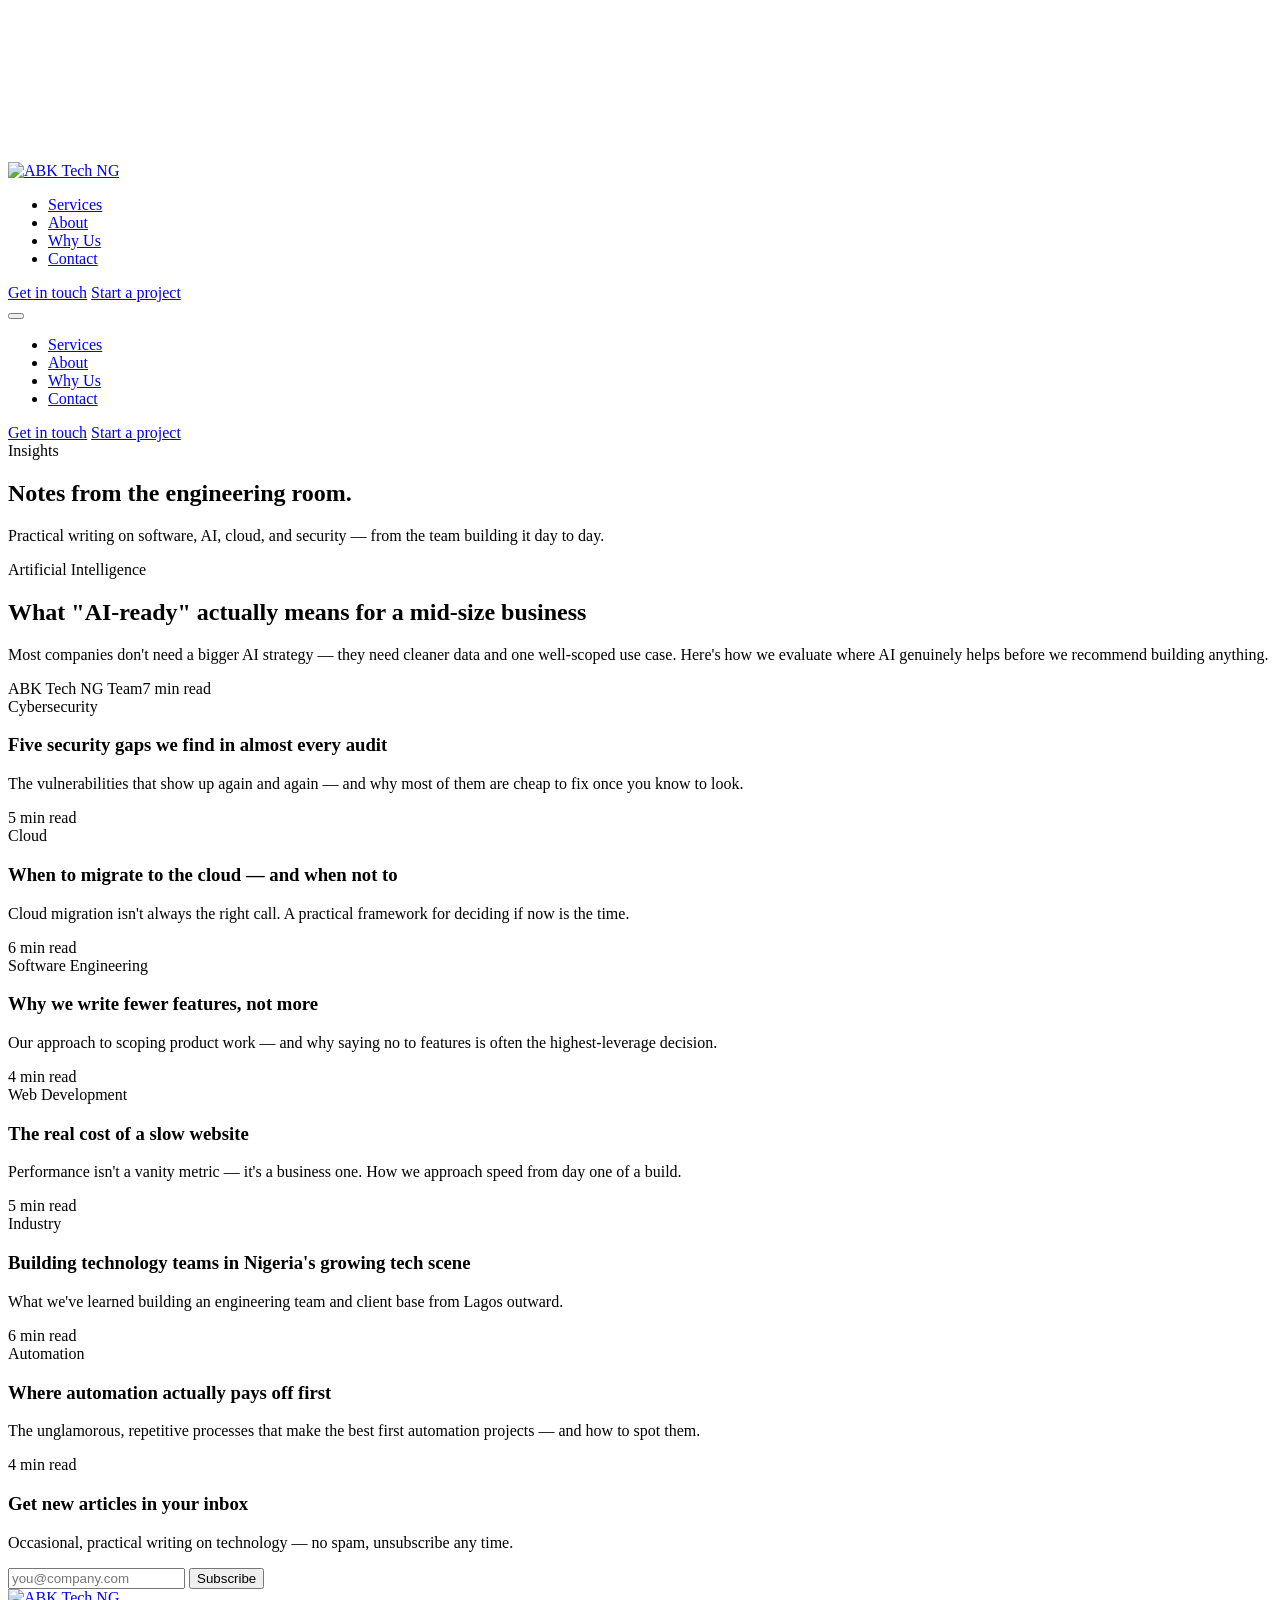
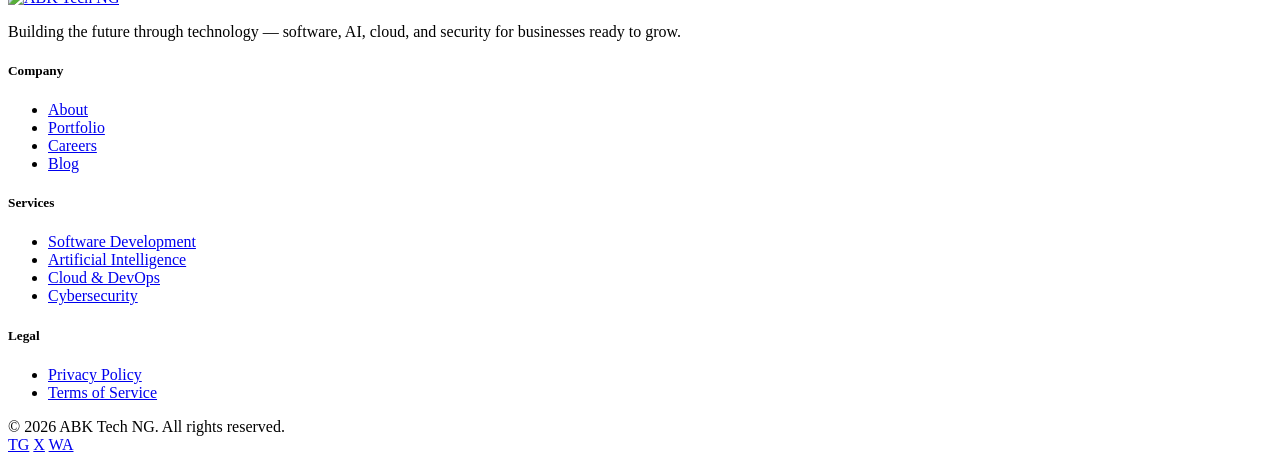
==== blog.html @ 7d051619 "Add files via upload" ====
<!DOCTYPE html>
<html lang="en">
<head>
<meta charset="UTF-8">
<meta name="viewport" content="width=device-width, initial-scale=1.0">
<title>Blog — ABK Tech NG</title>
<meta name="description" content="Articles on software engineering, AI, cloud, and cybersecurity from the ABK Tech NG team.">

<meta property="og:type" content="website">
<meta property="og:title" content="Blog — ABK Tech NG">
<meta property="og:description" content="Articles on software engineering, AI, cloud, and cybersecurity from the ABK Tech NG team.">
<meta property="og:url" content="https://abktech.ng/blog.html">
<meta property="og:image" content="https://abktech.ng/images/logo-full.jpg">
<meta name="twitter:card" content="summary_large_image">
<meta name="twitter:title" content="Blog — ABK Tech NG">
<meta name="twitter:description" content="Articles on software engineering, AI, cloud, and cybersecurity from the ABK Tech NG team.">
<meta name="twitter:image" content="https://abktech.ng/images/logo-full.jpg">

<link rel="icon" type="image/png" href="images/favicon-32.png">
<link rel="apple-touch-icon" href="images/favicon-180.png">

<link rel="preconnect" href="https://fonts.googleapis.com">
<link rel="preconnect" href="https://fonts.gstatic.com" crossorigin>
<link href="https://fonts.googleapis.com/css2?family=Space+Grotesk:wght@400;500;600;700&family=Inter:wght@400;500;600&family=JetBrains+Mono:wght@400;500&display=swap" rel="stylesheet">

<link rel="stylesheet" href="css/style.css">
<link rel="stylesheet" href="css/animations.css">
<link rel="stylesheet" href="css/responsive.css">
</head>
<body>

<canvas id="circuit-bg"></canvas>
<div class="grain"></div>

<header id="site-header">
  <div class="wrap">
    <nav>
      <a href="index.html" class="logo">
        <img src="images/logo-mark.png" alt="ABK Tech NG" class="logo-img">
      </a>
      <ul class="nav-links">
        <li><a href="services.html">Services</a></li>
        <li><a href="about.html" class="active">About</a></li>
        <li><a href="index.html#why">Why Us</a></li>
        <li><a href="contact.html">Contact</a></li>
      </ul>
      <div class="nav-cta-group">
        <a href="contact.html" class="btn btn-ghost">Get in touch</a>
        <a href="contact.html" class="btn btn-primary">Start a project</a>
      </div>
      <button class="menu-toggle" id="menu-toggle" aria-label="Open menu" aria-expanded="false">
        <span></span><span></span><span></span>
      </button>
    </nav>
  </div>
</header>
<div class="mobile-menu" id="mobile-menu">
  <ul class="mobile-nav-links">
        <li><a href="services.html">Services</a></li>
        <li><a href="about.html" class="active">About</a></li>
        <li><a href="index.html#why">Why Us</a></li>
        <li><a href="contact.html">Contact</a></li>
      </ul>
  <div class="mobile-menu-cta">
    <a href="contact.html" class="btn btn-ghost">Get in touch</a>
    <a href="contact.html" class="btn btn-primary">Start a project</a>
  </div>
</div>



<main>

  <section class="page-hero">
    <div class="wrap">
      <span class="eyebrow"><span class="dot"></span> Insights</span>
      <h1>Notes from the <span class="grad">engineering room.</span></h1>
      <p class="lede">Practical writing on software, AI, cloud, and security — from the team building it day to day.</p>
    </div>
  </section>

  <section style="padding-top:0;">
    <div class="wrap">

      <a href="#" class="featured-post reveal" style="text-decoration:none; color:inherit;">
        <div class="featured-visual"><div class="grid-lines"></div></div>
        <div class="featured-body">
          <span class="post-cat">Artificial Intelligence</span>
          <h2>What "AI-ready" actually means for a mid-size business</h2>
          <p>Most companies don't need a bigger AI strategy — they need cleaner data and one well-scoped use case. Here's how we evaluate where AI genuinely helps before we recommend building anything.</p>
          <div class="post-meta"><span>ABK Tech NG Team</span><span class="sep"></span><span>7 min read</span></div>
        </div>
      </a>

      <div class="blog-grid">

        <div class="post-card reveal">
          <div class="post-visual"><div class="grid-lines"></div></div>
          <div class="post-card-body">
            <span class="post-cat">Cybersecurity</span>
            <h3>Five security gaps we find in almost every audit</h3>
            <p>The vulnerabilities that show up again and again — and why most of them are cheap to fix once you know to look.</p>
            <div class="post-meta"><span>5 min read</span></div>
          </div>
        </div>

        <div class="post-card reveal">
          <div class="post-visual"><div class="grid-lines"></div></div>
          <div class="post-card-body">
            <span class="post-cat">Cloud</span>
            <h3>When to migrate to the cloud — and when not to</h3>
            <p>Cloud migration isn't always the right call. A practical framework for deciding if now is the time.</p>
            <div class="post-meta"><span>6 min read</span></div>
          </div>
        </div>

        <div class="post-card reveal">
          <div class="post-visual"><div class="grid-lines"></div></div>
          <div class="post-card-body">
            <span class="post-cat">Software Engineering</span>
            <h3>Why we write fewer features, not more</h3>
            <p>Our approach to scoping product work — and why saying no to features is often the highest-leverage decision.</p>
            <div class="post-meta"><span>4 min read</span></div>
          </div>
        </div>

        <div class="post-card reveal">
          <div class="post-visual"><div class="grid-lines"></div></div>
          <div class="post-card-body">
            <span class="post-cat">Web Development</span>
            <h3>The real cost of a slow website</h3>
            <p>Performance isn't a vanity metric — it's a business one. How we approach speed from day one of a build.</p>
            <div class="post-meta"><span>5 min read</span></div>
          </div>
        </div>

        <div class="post-card reveal">
          <div class="post-visual"><div class="grid-lines"></div></div>
          <div class="post-card-body">
            <span class="post-cat">Industry</span>
            <h3>Building technology teams in Nigeria's growing tech scene</h3>
            <p>What we've learned building an engineering team and client base from Lagos outward.</p>
            <div class="post-meta"><span>6 min read</span></div>
          </div>
        </div>

        <div class="post-card reveal">
          <div class="post-visual"><div class="grid-lines"></div></div>
          <div class="post-card-body">
            <span class="post-cat">Automation</span>
            <h3>Where automation actually pays off first</h3>
            <p>The unglamorous, repetitive processes that make the best first automation projects — and how to spot them.</p>
            <div class="post-meta"><span>4 min read</span></div>
          </div>
        </div>

      </div>

      <div class="newsletter-block reveal">
        <div>
          <h3>Get new articles in your inbox</h3>
          <p>Occasional, practical writing on technology — no spam, unsubscribe any time.</p>
        </div>
        <form class="newsletter-form" id="newsletter-form">
          <input type="email" name="email" placeholder="you@company.com" required>
          <input type="hidden" name="form_type" value="Newsletter signup">
          <button type="submit" class="btn btn-primary">Subscribe</button>
        </form>
      </div>

    </div>
  </section>

</main>

<footer>
  <div class="wrap">
    <div class="footer-top">
      <div class="footer-brand">
        <a href="index.html" class="logo"><img src="images/logo-mark.png" alt="ABK Tech NG" class="logo-img"></a>
        <p>Building the future through technology — software, AI, cloud, and security for businesses ready to grow.</p>
      </div>
      <div class="footer-col">
        <h5>Company</h5>
        <ul><li><a href="about.html">About</a></li><li><a href="portfolio.html">Portfolio</a></li><li><a href="careers.html">Careers</a></li><li><a href="blog.html">Blog</a></li></ul>
      </div>
      <div class="footer-col">
        <h5>Services</h5>
        <ul><li><a href="services.html">Software Development</a></li><li><a href="services.html">Artificial Intelligence</a></li><li><a href="services.html">Cloud & DevOps</a></li><li><a href="services.html">Cybersecurity</a></li></ul>
      </div>
      <div class="footer-col">
        <h5>Legal</h5>
        <ul><li><a href="privacy.html">Privacy Policy</a></li><li><a href="terms.html">Terms of Service</a></li></ul>
      </div>
    </div>
    <div class="footer-bottom">
      <span>© 2026 ABK Tech NG. All rights reserved.</span>
      <div class="footer-social">
        <a href="https://t.me/Abk_tech_Ng" target="_blank" rel="noopener" aria-label="Telegram">TG</a>
        <a href="https://x.com/Abk_tech_ng" target="_blank" rel="noopener" aria-label="X / Twitter">X</a>
        <a href="https://wa.me/2347046644623" target="_blank" rel="noopener" aria-label="WhatsApp">WA</a>
      </div>
    </div>
  </div>
</footer>

<script src="js/particles.js" defer></script>
<script src="js/main.js" defer></script>

</body>
</html>
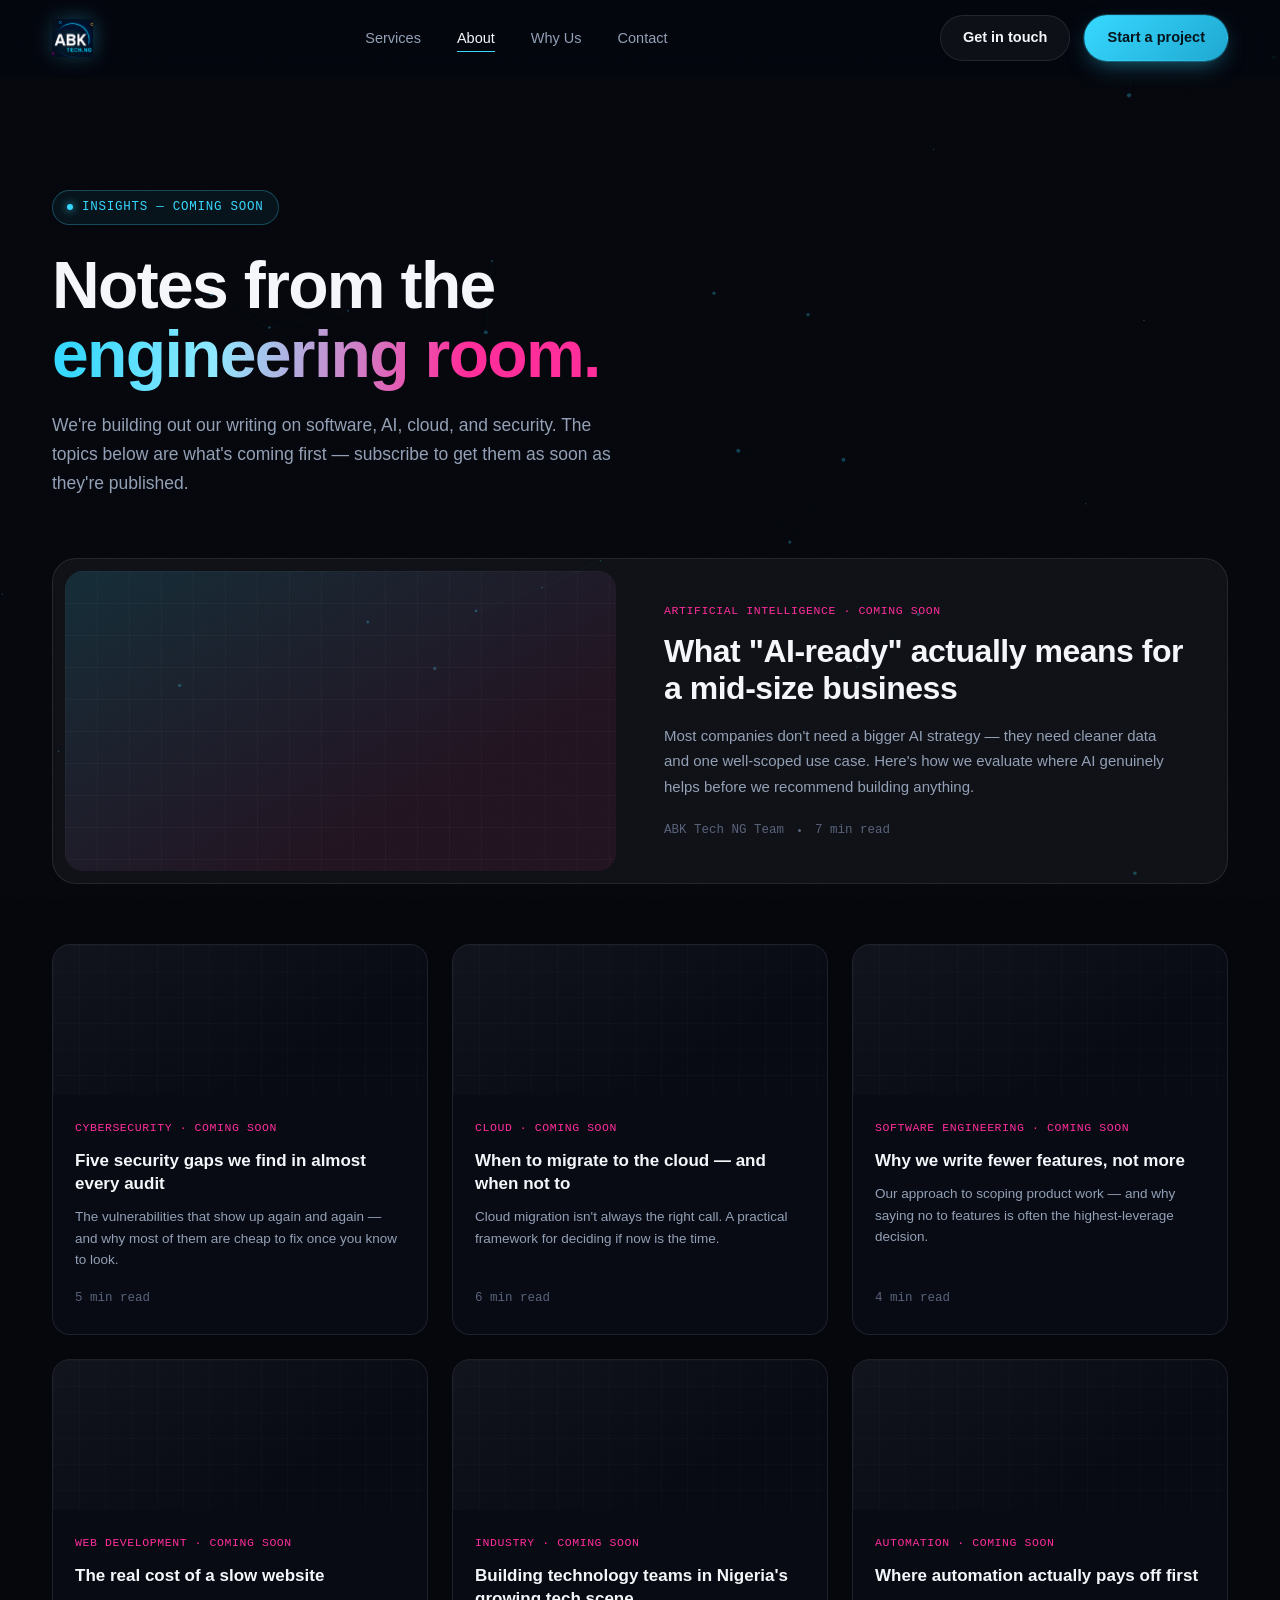
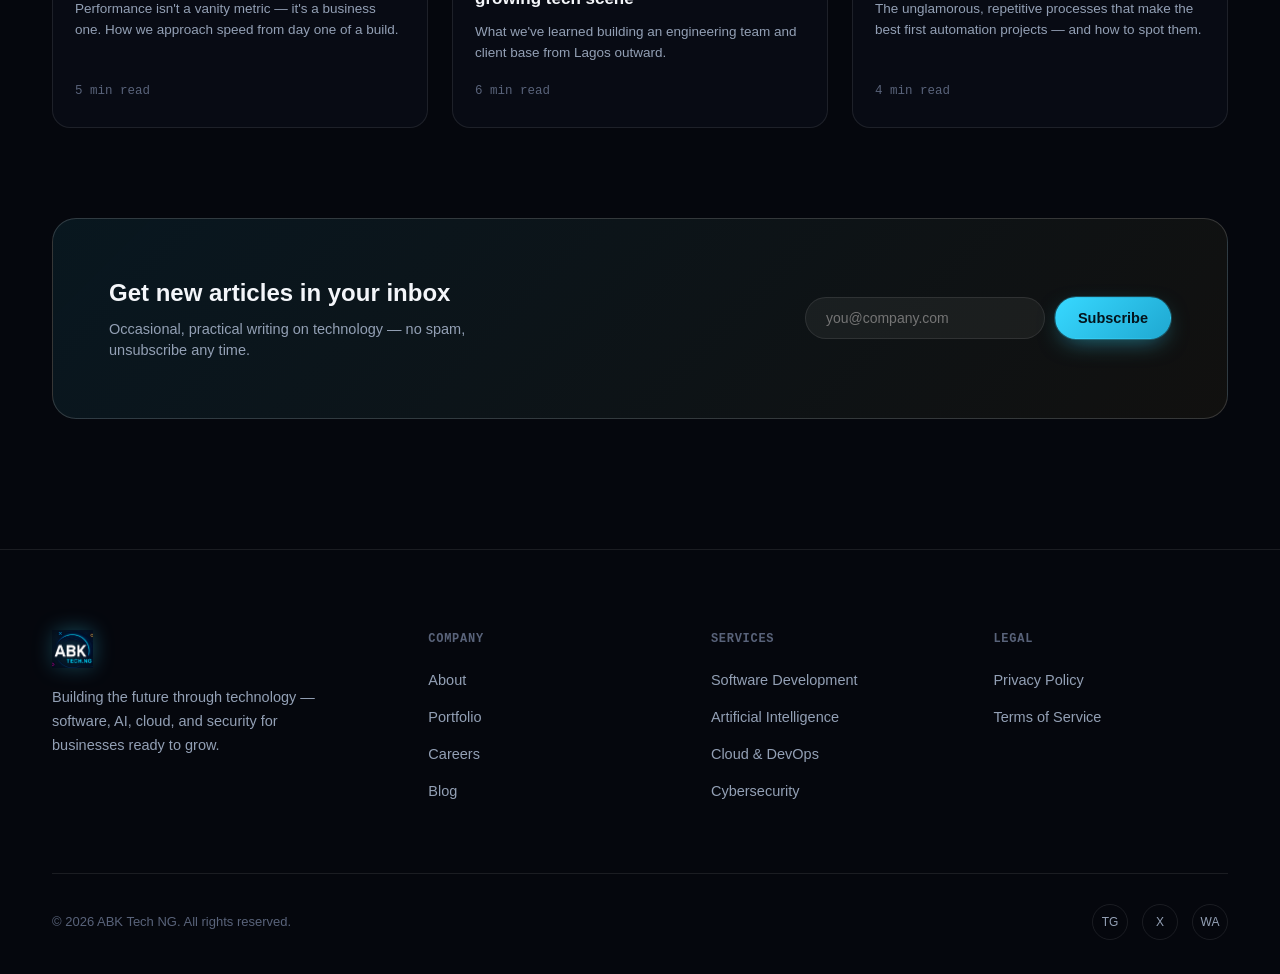
==== commit e3b40589: "Add files via upload" ====
--- a/blog.html
+++ b/blog.html
@@ -73,31 +73,31 @@
 
   <section class="page-hero">
     <div class="wrap">
-      <span class="eyebrow"><span class="dot"></span> Insights</span>
+      <span class="eyebrow"><span class="dot"></span> Insights — Coming soon</span>
       <h1>Notes from the <span class="grad">engineering room.</span></h1>
-      <p class="lede">Practical writing on software, AI, cloud, and security — from the team building it day to day.</p>
+      <p class="lede">We're building out our writing on software, AI, cloud, and security. The topics below are what's coming first — subscribe to get them as soon as they're published.</p>
     </div>
   </section>
 
   <section style="padding-top:0;">
     <div class="wrap">
 
-      <a href="#" class="featured-post reveal" style="text-decoration:none; color:inherit;">
+      <div class="featured-post reveal">
         <div class="featured-visual"><div class="grid-lines"></div></div>
         <div class="featured-body">
-          <span class="post-cat">Artificial Intelligence</span>
+          <span class="post-cat">Artificial Intelligence · Coming soon</span>
           <h2>What "AI-ready" actually means for a mid-size business</h2>
           <p>Most companies don't need a bigger AI strategy — they need cleaner data and one well-scoped use case. Here's how we evaluate where AI genuinely helps before we recommend building anything.</p>
           <div class="post-meta"><span>ABK Tech NG Team</span><span class="sep"></span><span>7 min read</span></div>
         </div>
-      </a>
+      </div>
 
       <div class="blog-grid">
 
         <div class="post-card reveal">
           <div class="post-visual"><div class="grid-lines"></div></div>
           <div class="post-card-body">
-            <span class="post-cat">Cybersecurity</span>
+            <span class="post-cat">Cybersecurity · Coming soon</span>
             <h3>Five security gaps we find in almost every audit</h3>
             <p>The vulnerabilities that show up again and again — and why most of them are cheap to fix once you know to look.</p>
             <div class="post-meta"><span>5 min read</span></div>
@@ -107,7 +107,7 @@
         <div class="post-card reveal">
           <div class="post-visual"><div class="grid-lines"></div></div>
           <div class="post-card-body">
-            <span class="post-cat">Cloud</span>
+            <span class="post-cat">Cloud · Coming soon</span>
             <h3>When to migrate to the cloud — and when not to</h3>
             <p>Cloud migration isn't always the right call. A practical framework for deciding if now is the time.</p>
             <div class="post-meta"><span>6 min read</span></div>
@@ -117,7 +117,7 @@
         <div class="post-card reveal">
           <div class="post-visual"><div class="grid-lines"></div></div>
           <div class="post-card-body">
-            <span class="post-cat">Software Engineering</span>
+            <span class="post-cat">Software Engineering · Coming soon</span>
             <h3>Why we write fewer features, not more</h3>
             <p>Our approach to scoping product work — and why saying no to features is often the highest-leverage decision.</p>
             <div class="post-meta"><span>4 min read</span></div>
@@ -127,7 +127,7 @@
         <div class="post-card reveal">
           <div class="post-visual"><div class="grid-lines"></div></div>
           <div class="post-card-body">
-            <span class="post-cat">Web Development</span>
+            <span class="post-cat">Web Development · Coming soon</span>
             <h3>The real cost of a slow website</h3>
             <p>Performance isn't a vanity metric — it's a business one. How we approach speed from day one of a build.</p>
             <div class="post-meta"><span>5 min read</span></div>
@@ -137,7 +137,7 @@
         <div class="post-card reveal">
           <div class="post-visual"><div class="grid-lines"></div></div>
           <div class="post-card-body">
-            <span class="post-cat">Industry</span>
+            <span class="post-cat">Industry · Coming soon</span>
             <h3>Building technology teams in Nigeria's growing tech scene</h3>
             <p>What we've learned building an engineering team and client base from Lagos outward.</p>
             <div class="post-meta"><span>6 min read</span></div>
@@ -147,7 +147,7 @@
         <div class="post-card reveal">
           <div class="post-visual"><div class="grid-lines"></div></div>
           <div class="post-card-body">
-            <span class="post-cat">Automation</span>
+            <span class="post-cat">Automation · Coming soon</span>
             <h3>Where automation actually pays off first</h3>
             <p>The unglamorous, repetitive processes that make the best first automation projects — and how to spot them.</p>
             <div class="post-meta"><span>4 min read</span></div>
--- a/css/style.css
+++ b/css/style.css
@@ -0,0 +1,1019 @@
+/* ==========================================================================
+   ABK Tech NG — Base Styles
+   Design tokens, typography, layout, and shared components across all pages.
+   ========================================================================== */
+
+:root{
+    --bg: #05070d;
+    --bg-alt: #080b14;
+    --surface: rgba(255,255,255,0.045);
+    --surface-strong: rgba(255,255,255,0.07);
+    --border: rgba(255,255,255,0.09);
+    --border-strong: rgba(255,255,255,0.16);
+    --text: #f4f6fa;
+    --text-dim: #93a0b5;
+    --text-faint: #59637a;
+    --cyan: #37d8ff;
+    --magenta: #ff2e9a;
+    --amber: #ffc93c;
+    --font-display: 'Space Grotesk', sans-serif;
+    --font-body: 'Inter', sans-serif;
+    --font-mono: 'JetBrains Mono', monospace;
+  }
+
+*{ margin:0; padding:0; box-sizing:border-box; }
+
+html{ scroll-behavior:smooth; }
+
+body{
+    background: var(--bg);
+    color: var(--text);
+    font-family: var(--font-body);
+    line-height: 1.5;
+    -webkit-font-smoothing: antialiased;
+    overflow-x: hidden;
+  }
+
+a{ color:inherit; text-decoration:none; }
+
+ul{ list-style:none; }
+
+img{ max-width:100%; display:block; }
+
+::selection{ background: var(--cyan); color: #05070d; }
+
+:focus-visible{ outline: 2px solid var(--cyan); outline-offset: 3px; border-radius: 4px; }
+
+.wrap{ max-width: 1240px; margin: 0 auto; padding: 0 32px; }
+
+/* ---------- Background canvas ---------- */
+  #circuit-bg{
+    position: fixed; inset: 0; width: 100%; height: 100%;
+    z-index: 0; pointer-events: none;
+    opacity: 0.55;
+  }
+
+.grain{
+    position: fixed; inset:0; z-index: 1; pointer-events:none;
+    opacity: 0.035; mix-blend-mode: overlay;
+    background-image: url("data:image/svg+xml,%3Csvg xmlns='http://www.w3.org/2000/svg' width='120' height='120'%3E%3Cfilter id='n'%3E%3CfeTurbulence type='fractalNoise' baseFrequency='0.9' numOctaves='2' stitchTiles='stitch'/%3E%3C/filter%3E%3Crect width='100%25' height='100%25' filter='url(%23n)'/%3E%3C/svg%3E");
+  }
+
+/* ---------- Nav ---------- */
+  header{
+    position: fixed; top:0; left:0; right:0; z-index: 50;
+    backdrop-filter: blur(16px) saturate(140%);
+    -webkit-backdrop-filter: blur(16px) saturate(140%);
+    background: rgba(5,7,13,0.55);
+    border-bottom: 1px solid transparent;
+    transition: border-color .3s ease, background .3s ease;
+  }
+
+header.scrolled{ border-bottom-color: var(--border); background: rgba(5,7,13,0.78); }
+
+nav{
+    display:flex; align-items:center; justify-content:space-between;
+    height: 76px;
+  }
+
+.logo{
+    display:flex; align-items:center; gap:10px;
+    font-family: var(--font-display); font-weight:700; font-size: 19px;
+    letter-spacing: -0.01em;
+  }
+
+.logo-img{
+    height: 38px; width: auto; display:block;
+    filter: drop-shadow(0 0 10px rgba(55,216,255,0.35));
+    transition: filter .25s ease, transform .25s ease;
+  }
+
+.logo:hover .logo-img{ filter: drop-shadow(0 0 18px rgba(55,216,255,0.55)); transform: translateY(-1px); }
+
+.logo .ng{ color: var(--text-dim); font-weight: 500; }
+
+.nav-links{ display:flex; align-items:center; gap: 36px; }
+
+.nav-links a{
+    font-size: 14.5px; color: var(--text-dim); font-weight: 500;
+    position: relative; padding: 6px 0; transition: color .2s ease;
+  }
+
+.nav-links a:hover{ color: var(--text); }
+
+.nav-links a::after{
+    content:''; position:absolute; left:0; bottom:0; width:0; height:1px;
+    background: var(--cyan); transition: width .25s ease;
+  }
+
+.nav-links a:hover::after{ width:100%; }
+
+.nav-cta-group{ display:flex; align-items:center; gap:14px; }
+
+.btn{
+    display:inline-flex; align-items:center; gap:8px;
+    font-family: var(--font-body); font-weight: 600; font-size: 14.5px;
+    padding: 11px 22px; border-radius: 999px;
+    cursor: pointer; border: 1px solid transparent;
+    transition: transform .2s ease, box-shadow .2s ease, background .2s ease, border-color .2s ease;
+    white-space: nowrap;
+  }
+
+.btn-primary{
+    background: linear-gradient(135deg, var(--cyan), #1fa8d1);
+    color: #04141c;
+    box-shadow: 0 0 0 1px rgba(55,216,255,0.25), 0 8px 24px -8px rgba(55,216,255,0.55);
+  }
+
+.btn-primary:hover{ transform: translateY(-2px); box-shadow: 0 0 0 1px rgba(55,216,255,0.4), 0 12px 30px -6px rgba(55,216,255,0.7); }
+
+.btn-ghost{
+    background: var(--surface); color: var(--text); border-color: var(--border);
+  }
+
+.btn-ghost:hover{ background: var(--surface-strong); border-color: var(--border-strong); transform: translateY(-2px); }
+
+.menu-toggle{
+  display:none; width: 40px; height: 40px; border-radius: 10px;
+  border: 1px solid var(--border); background: var(--surface);
+  flex-direction: column; align-items:center; justify-content:center; gap: 5px;
+  cursor: pointer;
+}
+.menu-toggle span{
+  display:block; width: 18px; height: 1.5px; background: var(--text);
+  transition: transform .25s ease, opacity .25s ease;
+}
+.menu-toggle[aria-expanded="true"] span:nth-child(1){ transform: translateY(6.5px) rotate(45deg); }
+.menu-toggle[aria-expanded="true"] span:nth-child(2){ opacity: 0; }
+.menu-toggle[aria-expanded="true"] span:nth-child(3){ transform: translateY(-6.5px) rotate(-45deg); }
+
+.mobile-menu{
+  position: fixed; inset: 76px 0 0 0; z-index: 45;
+  background: rgba(5,7,13,0.98); backdrop-filter: blur(10px);
+  padding: 36px 32px; display:flex; flex-direction:column; gap: 6px;
+  transform: translateY(-12px); opacity: 0; pointer-events: none;
+  transition: opacity .25s ease, transform .25s ease;
+  border-bottom: 1px solid var(--border);
+}
+.mobile-menu.open{ opacity: 1; transform: translateY(0); pointer-events: auto; }
+.mobile-nav-links{ display:flex; flex-direction:column; gap: 4px; margin-bottom: 28px; }
+.mobile-nav-links li{ border-bottom: 1px solid var(--border); }
+.mobile-nav-links a{
+  display:block; padding: 16px 4px; font-family: var(--font-display); font-size: 19px;
+  font-weight: 600; color: var(--text);
+}
+.mobile-menu-cta{ display:flex; flex-direction:column; gap: 12px; }
+.mobile-menu-cta .btn{ justify-content:center; width: 100%; }
+body.menu-open{ overflow: hidden; }
+
+/* ---------- Hero ---------- */
+  .hero{
+    position: relative; z-index: 2;
+    padding: 200px 0 140px;
+    min-height: 100vh;
+    display:flex; flex-direction:column; justify-content:center;
+  }
+
+.eyebrow{
+    display:inline-flex; align-items:center; gap:9px;
+    font-family: var(--font-mono); font-size: 12.5px; letter-spacing: 0.06em;
+    color: var(--cyan); text-transform: uppercase;
+    padding: 7px 14px; border-radius: 999px;
+    border: 1px solid rgba(55,216,255,0.28);
+    background: rgba(55,216,255,0.06);
+    margin-bottom: 28px;
+    opacity:0; animation: rise .8s .1s ease forwards;
+  }
+
+.eyebrow .dot{ width:6px; height:6px; border-radius:50%; background: var(--cyan); box-shadow: 0 0 8px var(--cyan); animation: pulse 2s ease-in-out infinite; }
+
+.hero h1{
+    font-family: var(--font-display); font-weight: 700;
+    font-size: clamp(42px, 6.4vw, 84px);
+    line-height: 1.02; letter-spacing: -0.025em;
+    max-width: 900px;
+    opacity:0; animation: rise .8s .22s ease forwards;
+  }
+
+.hero h1 .grad{
+    background: linear-gradient(100deg, var(--cyan) 5%, #8fe9ff 30%, var(--magenta) 75%);
+    -webkit-background-clip: text; background-clip: text; color: transparent;
+  }
+
+.hero p.lede{
+    margin-top: 26px; max-width: 560px;
+    font-size: 18px; line-height: 1.65; color: var(--text-dim);
+    opacity:0; animation: rise .8s .34s ease forwards;
+  }
+
+.hero-ctas{
+    margin-top: 42px; display:flex; gap:16px; flex-wrap:wrap;
+    opacity:0; animation: rise .8s .46s ease forwards;
+  }
+
+.hero-meta{
+    margin-top: 88px; display:flex; gap:56px; flex-wrap:wrap;
+    opacity:0; animation: rise .8s .58s ease forwards;
+  }
+
+.hero-meta div{ display:flex; flex-direction:column; gap:4px; }
+
+.hero-meta .num{ font-family: var(--font-display); font-size: 30px; font-weight:700; }
+
+.hero-meta .label{ font-size: 12.5px; color: var(--text-faint); font-family: var(--font-mono); letter-spacing:.03em; text-transform:uppercase; }
+
+.hero-glow{
+    position:absolute; top: -10%; right: -10%; width: 60vw; height: 60vw;
+    max-width: 900px; max-height: 900px;
+    background: radial-gradient(circle, rgba(55,216,255,0.16), transparent 65%);
+    filter: blur(20px); z-index:-1; pointer-events:none;
+  }
+
+/* ---------- Section shared ---------- */
+  section{ position: relative; z-index: 2; padding: 130px 0; }
+
+.section-head{ max-width: 620px; margin-bottom: 64px; }
+
+.kicker{
+    display:block; font-family: var(--font-mono); font-size: 12.5px;
+    letter-spacing: .08em; text-transform: uppercase; color: var(--magenta);
+    margin-bottom: 16px;
+  }
+
+.section-head h2{
+    font-family: var(--font-display); font-weight: 700;
+    font-size: clamp(30px, 4vw, 46px); letter-spacing: -0.02em; line-height:1.08;
+  }
+
+.section-head p{ margin-top: 18px; color: var(--text-dim); font-size: 16.5px; max-width: 540px; }
+
+/* ---------- Marquee ---------- */
+  .marquee-section{ padding: 60px 0; border-top: 1px solid var(--border); border-bottom: 1px solid var(--border); }
+
+.marquee-label{
+    text-align:center; font-family: var(--font-mono); font-size: 12px; letter-spacing: .1em;
+    text-transform: uppercase; color: var(--text-faint); margin-bottom: 34px;
+  }
+
+.marquee{ overflow: hidden; -webkit-mask-image: linear-gradient(90deg, transparent, #000 10%, #000 90%, transparent); mask-image: linear-gradient(90deg, transparent, #000 10%, #000 90%, transparent); }
+
+.marquee-track{ display:flex; gap: 64px; width: max-content; animation: scroll 32s linear infinite; }
+
+.marquee-track span{
+    font-family: var(--font-mono); font-size: 14px; color: var(--text-faint);
+    display:flex; align-items:center; gap:10px; white-space:nowrap;
+  }
+
+.marquee-track span::before{ content:''; width:5px; height:5px; border-radius:50%; background: var(--text-faint); }
+
+/* ---------- Services ---------- */
+  .services-grid{
+    display:grid; grid-template-columns: repeat(3, 1fr); gap: 1px;
+    background: var(--border);
+    border: 1px solid var(--border); border-radius: 20px; overflow:hidden;
+  }
+
+.service-card{
+    background: var(--bg-alt); padding: 38px 32px; min-height: 220px;
+    display:flex; flex-direction:column; justify-content:space-between;
+    transition: background .3s ease;
+    position:relative;
+  }
+
+.service-card:hover{ background: #0c101c; }
+
+.service-icon{
+    width: 44px; height:44px; border-radius:12px;
+    border:1px solid var(--border-strong);
+    display:flex; align-items:center; justify-content:center;
+    font-family: var(--font-mono); font-size:15px; color: var(--cyan);
+    background: var(--surface);
+    margin-bottom: 26px;
+  }
+
+.service-card h3{ font-family: var(--font-display); font-size:19px; font-weight:600; margin-bottom:10px; letter-spacing:-0.01em; }
+
+.service-card p{ font-size: 14.5px; color: var(--text-dim); line-height:1.6; }
+
+/* ---------- Approach ---------- */
+  .approach{
+    display:grid; grid-template-columns: 1fr 1fr; gap: 60px; align-items:start;
+  }
+
+.approach-list{ display:flex; flex-direction:column; }
+
+.approach-item{
+    display:flex; gap:24px; padding: 28px 0; border-top: 1px solid var(--border);
+  }
+
+.approach-item:last-child{ border-bottom: 1px solid var(--border); }
+
+.approach-num{ font-family: var(--font-mono); font-size: 13px; color: var(--cyan); padding-top:3px; min-width: 28px; }
+
+.approach-item h4{ font-family: var(--font-display); font-size: 18px; font-weight:600; margin-bottom:8px; }
+
+.approach-item p{ color: var(--text-dim); font-size: 14.5px; line-height:1.6; max-width: 420px; }
+
+.approach-visual{
+    position: sticky; top: 120px;
+    border-radius: 22px; border: 1px solid var(--border);
+    background: linear-gradient(160deg, rgba(55,216,255,0.07), rgba(255,46,154,0.04) 60%, transparent);
+    padding: 40px; min-height: 420px;
+    display:flex; align-items:center; justify-content:center;
+    overflow:hidden;
+  }
+
+.orbit-wrap{ position:relative; width: 260px; height:260px; }
+
+.orbit-ring{
+    position:absolute; border-radius:50%; border: 1px solid rgba(55,216,255,0.25);
+    top:50%; left:50%; transform: translate(-50%,-50%);
+  }
+
+.orbit-ring.r1{ width: 100%; height:100%; animation: spin 18s linear infinite; }
+
+.orbit-ring.r2{ width: 70%; height:70%; border-color: rgba(255,46,154,0.25); animation: spin 12s linear infinite reverse; }
+
+.orbit-ring.r3{ width: 42%; height:42%; border-color: rgba(255,201,60,0.3); animation: spin 8s linear infinite; }
+
+.orbit-core{
+    position:absolute; top:50%; left:50%; transform:translate(-50%,-50%);
+    width: 64px; height:64px; border-radius: 16px;
+    background: radial-gradient(circle at 30% 20%, rgba(55,216,255,0.35), rgba(5,7,13,0.9));
+    border: 1px solid var(--border-strong);
+    display:flex; align-items:center; justify-content:center;
+    overflow:hidden; padding: 10px;
+    box-shadow: 0 0 40px rgba(55,216,255,0.25);
+  }
+
+.orbit-core-img{
+    width:100%; height:100%; object-fit:contain;
+  }
+
+.orbit-node{
+    position:absolute; width:10px; height:10px; border-radius:50%;
+    background: var(--cyan); box-shadow: 0 0 10px var(--cyan);
+  }
+
+/* ---------- Why us ---------- */
+  .why-grid{ display:grid; grid-template-columns: repeat(4, 1fr); gap: 24px; }
+
+.why-card{
+    border: 1px solid var(--border); border-radius: 18px; padding: 30px 26px;
+    background: var(--surface); transition: border-color .3s ease, transform .3s ease, background .3s ease;
+  }
+
+.why-card:hover{ border-color: var(--border-strong); transform: translateY(-4px); background: var(--surface-strong); }
+
+.why-card .mark{ font-family: var(--font-mono); color: var(--amber); font-size: 13px; margin-bottom: 18px; display:block; }
+
+.why-card h4{ font-family: var(--font-display); font-size: 17px; font-weight:600; margin-bottom: 10px; }
+
+.why-card p{ font-size: 14px; color: var(--text-dim); line-height:1.6; }
+
+/* ---------- CTA banner ---------- */
+  .cta-banner{
+    border-radius: 28px; border: 1px solid var(--border-strong);
+    background: linear-gradient(135deg, rgba(55,216,255,0.09), rgba(255,46,154,0.06));
+    padding: 72px 60px; text-align:center; position:relative; overflow:hidden;
+  }
+
+.cta-banner::before{
+    content:''; position:absolute; inset:0;
+    background: radial-gradient(circle at 50% 0%, rgba(55,216,255,0.18), transparent 60%);
+  }
+
+.cta-banner h2{
+    position:relative; font-family: var(--font-display); font-size: clamp(28px,4vw,42px);
+    font-weight:700; letter-spacing:-0.02em; max-width: 640px; margin: 0 auto 18px;
+  }
+
+.cta-banner p{ position:relative; color: var(--text-dim); font-size:16px; max-width: 480px; margin: 0 auto 34px; }
+
+.cta-banner .hero-ctas{ position:relative; justify-content:center; opacity:1; animation:none; margin-top:0; }
+
+/* ---------- Footer ---------- */
+  footer{ position:relative; z-index:2; border-top: 1px solid var(--border); padding: 80px 0 34px; }
+
+.footer-top{ display:grid; grid-template-columns: 1.4fr repeat(3, 1fr); gap: 48px; margin-bottom: 70px; }
+
+.footer-brand p{ margin-top: 18px; color: var(--text-dim); font-size:14.5px; max-width: 300px; line-height:1.65; }
+
+.footer-col h5{ font-family: var(--font-mono); font-size:12px; letter-spacing:.06em; text-transform:uppercase; color: var(--text-faint); margin-bottom: 20px; }
+
+.footer-col ul{ display:flex; flex-direction:column; gap: 13px; }
+
+.footer-col a{ font-size: 14.5px; color: var(--text-dim); transition: color .2s ease; }
+
+.footer-col a:hover{ color: var(--text); }
+
+.footer-bottom{
+    display:flex; justify-content:space-between; align-items:center; flex-wrap:wrap; gap:16px;
+    padding-top: 30px; border-top: 1px solid var(--border);
+    font-size: 13px; color: var(--text-faint);
+  }
+
+.footer-social{ display:flex; gap:14px; }
+
+.footer-social a{
+    width:36px; height:36px; border-radius:50%; border:1px solid var(--border);
+    display:flex; align-items:center; justify-content:center; font-size:12px; color: var(--text-dim);
+    transition: border-color .2s ease, color .2s ease;
+  }
+
+.footer-social a:hover{ border-color: var(--cyan); color: var(--cyan); }
+
+/* ---------- Mobile ---------- */
+  @media (max-width: 980px){
+    .services-grid{ grid-template-columns: repeat(2,1fr); }
+    .why-grid{ grid-template-columns: repeat(2,1fr); }
+    .approach{ grid-template-columns: 1fr; }
+    .approach-visual{ position:static; }
+    .footer-top{ grid-template-columns: 1fr 1fr; }
+  }
+
+#circuit-bg{ position: fixed; inset: 0; width: 100%; height: 100%; z-index: 0; pointer-events: none; opacity: 0.55; }
+
+header{
+    position: fixed; top:0; left:0; right:0; z-index: 50;
+    backdrop-filter: blur(16px) saturate(140%); -webkit-backdrop-filter: blur(16px) saturate(140%);
+    background: rgba(5,7,13,0.55); border-bottom: 1px solid transparent;
+    transition: border-color .3s ease, background .3s ease;
+  }
+
+.nav-links a:hover, .nav-links a.active{ color: var(--text); }
+
+.nav-links a:hover::after, .nav-links a.active::after{ width:100%; }
+
+section{ position: relative; z-index: 2; padding: 130px 0; }
+
+/* Page hero */
+  .page-hero{ padding: 190px 0 90px; position:relative; z-index:2; }
+
+.eyebrow{
+    display:inline-flex; align-items:center; gap:9px; font-family: var(--font-mono); font-size: 12.5px;
+    letter-spacing: 0.06em; color: var(--cyan); text-transform: uppercase; padding: 7px 14px; border-radius: 999px;
+    border: 1px solid rgba(55,216,255,0.28); background: rgba(55,216,255,0.06); margin-bottom: 26px;
+  }
+
+.page-hero h1{
+    font-family: var(--font-display); font-weight: 700; font-size: clamp(38px, 5.6vw, 68px);
+    line-height: 1.05; letter-spacing: -0.025em; max-width: 760px;
+  }
+
+.page-hero h1 .grad{
+    background: linear-gradient(100deg, var(--cyan) 5%, #8fe9ff 30%, var(--magenta) 75%);
+    -webkit-background-clip: text; background-clip: text; color: transparent;
+  }
+
+.page-hero p.lede{ margin-top: 22px; max-width: 560px; font-size: 17.5px; line-height: 1.65; color: var(--text-dim); }
+
+/* Service category rows */
+  .service-row{
+    display:grid; grid-template-columns: 0.9fr 1.1fr; gap: 64px; align-items:center;
+    padding: 72px 0; border-top: 1px solid var(--border);
+  }
+
+.service-row:last-child{ border-bottom: 1px solid var(--border); }
+
+.service-row.reverse{ direction: rtl; }
+
+.service-row.reverse > *{ direction: ltr; }
+
+.service-index{ font-family: var(--font-mono); color: var(--text-faint); font-size: 13px; margin-bottom: 18px; display:block; }
+
+.service-row h3{ font-family: var(--font-display); font-size: clamp(24px, 2.6vw, 32px); font-weight:700; letter-spacing:-0.015em; margin-bottom: 16px; }
+
+.service-row > div:first-child > p{ color: var(--text-dim); font-size: 15.5px; line-height:1.7; max-width: 460px; margin-bottom: 26px; }
+
+.tag-list{ display:flex; flex-wrap:wrap; gap: 10px; }
+
+.tag-list span{
+    font-family: var(--font-mono); font-size: 12.5px; color: var(--text-dim);
+    border: 1px solid var(--border); border-radius: 999px; padding: 7px 14px;
+    background: var(--surface);
+  }
+
+.service-visual{
+    border-radius: 22px; border: 1px solid var(--border); min-height: 280px;
+    display:flex; align-items:center; justify-content:center; position:relative; overflow:hidden;
+    background: linear-gradient(160deg, rgba(255,255,255,0.03), transparent 70%);
+  }
+
+.service-visual .glow{
+    position:absolute; width: 220px; height:220px; border-radius:50%; filter: blur(50px); opacity:0.35;
+  }
+
+.service-visual .glyph{
+    position:relative; font-family: var(--font-mono); font-size: 15px; color: var(--text);
+    width: 96px; height:96px; border-radius: 22px; border: 1px solid var(--border-strong);
+    background: rgba(5,7,13,0.6); display:flex; align-items:center; justify-content:center;
+    box-shadow: 0 0 40px rgba(55,216,255,0.12);
+  }
+
+.service-visual .grid-lines{
+    position:absolute; inset:0; opacity:0.5;
+    background-image: linear-gradient(rgba(255,255,255,0.04) 1px, transparent 1px), linear-gradient(90deg, rgba(255,255,255,0.04) 1px, transparent 1px);
+    background-size: 34px 34px;
+  }
+
+/* Support strip */
+  .support-strip{
+    display:grid; grid-template-columns: repeat(4,1fr); gap: 1px; background: var(--border);
+    border: 1px solid var(--border); border-radius: 20px; overflow:hidden;
+  }
+
+.support-item{ background: var(--bg-alt); padding: 32px 26px; }
+
+.support-item h4{ font-family: var(--font-display); font-size: 16px; font-weight:600; margin-bottom:8px; }
+
+.support-item p{ font-size: 13.5px; color: var(--text-dim); line-height:1.6; }
+
+.section-head{ max-width: 620px; margin-bottom: 56px; }
+
+.section-head h2{ font-family: var(--font-display); font-weight: 700; font-size: clamp(28px, 3.6vw, 42px); letter-spacing: -0.02em; line-height:1.08; }
+
+.section-head p{ margin-top: 18px; color: var(--text-dim); font-size: 16px; max-width: 520px; }
+
+.cta-banner{
+    border-radius: 28px; border: 1px solid var(--border-strong);
+    background: linear-gradient(135deg, rgba(55,216,255,0.09), rgba(255,46,154,0.06));
+    padding: 72px 60px; text-align:center; position:relative; overflow:hidden;
+  }
+
+.cta-banner h2{ position:relative; font-family: var(--font-display); font-size: clamp(26px,3.6vw,40px); font-weight:700; letter-spacing:-0.02em; max-width: 620px; margin: 0 auto 18px; }
+
+.cta-banner p{ position:relative; color: var(--text-dim); font-size:15.5px; max-width: 460px; margin: 0 auto 32px; }
+
+.cta-ctas{ position:relative; display:flex; gap:16px; justify-content:center; flex-wrap:wrap; }
+
+footer{ position:relative; z-index:2; border-top: 1px solid var(--border); padding: 80px 0 34px; }
+
+.page-hero{ padding: 190px 0 70px; position:relative; z-index:2; }
+
+.page-hero h1{ font-family: var(--font-display); font-weight: 700; font-size: clamp(38px, 5.6vw, 68px); line-height: 1.05; letter-spacing: -0.025em; max-width: 780px; }
+
+.page-hero p.lede{ margin-top: 22px; max-width: 580px; font-size: 17.5px; line-height: 1.65; color: var(--text-dim); }
+
+/* Story */
+  .story{ display:grid; grid-template-columns: 0.85fr 1.15fr; gap: 70px; align-items:start; }
+
+.story-visual{
+    position: sticky; top: 120px; border-radius: 22px; border: 1px solid var(--border);
+    background: linear-gradient(160deg, rgba(55,216,255,0.07), rgba(255,46,154,0.04) 60%, transparent);
+    min-height: 380px; display:flex; align-items:center; justify-content:center; overflow:hidden; padding: 40px;
+  }
+
+.story-visual .mono-tag{
+    font-family: var(--font-mono); font-size: 13px; color: var(--text-dim); position:absolute; top:28px; left:28px;
+  }
+
+.story-mark{
+    font-family: var(--font-display); font-weight:700; font-size: 96px; color: transparent;
+    -webkit-text-stroke: 1px var(--border-strong); letter-spacing: -0.02em;
+  }
+
+.story-copy p{ color: var(--text-dim); font-size: 16px; line-height: 1.8; margin-bottom: 22px; max-width: 580px; }
+
+.story-copy p strong{ color: var(--text); font-weight: 600; }
+
+/* Mission / Vision */
+  .mv-grid{ display:grid; grid-template-columns: 1fr 1fr; gap: 24px; }
+
+.mv-card{
+    border: 1px solid var(--border); border-radius: 20px; padding: 40px; background: var(--surface);
+    transition: border-color .3s ease, background .3s ease;
+  }
+
+.mv-card:hover{ border-color: var(--border-strong); background: var(--surface-strong); }
+
+.mv-card .mark{ font-family: var(--font-mono); font-size: 13px; color: var(--cyan); text-transform: uppercase; letter-spacing:.06em; margin-bottom: 20px; display:block; }
+
+.mv-card h3{ font-family: var(--font-display); font-size: 24px; font-weight:700; margin-bottom: 16px; letter-spacing:-0.01em; }
+
+.mv-card p{ color: var(--text-dim); font-size: 15.5px; line-height: 1.75; }
+
+/* Values */
+  .values-grid{ display:grid; grid-template-columns: repeat(3, 1fr); gap: 24px; }
+
+.value-card{ border: 1px solid var(--border); border-radius: 18px; padding: 32px 28px; background: var(--bg-alt); transition: transform .3s ease, border-color .3s ease; }
+
+.value-card:hover{ transform: translateY(-4px); border-color: var(--border-strong); }
+
+.value-num{ font-family: var(--font-mono); font-size: 12.5px; color: var(--text-faint); margin-bottom: 20px; display:block; }
+
+.value-card h4{ font-family: var(--font-display); font-size: 18px; font-weight:600; margin-bottom: 10px; }
+
+.value-card p{ font-size: 14.5px; color: var(--text-dim); line-height: 1.65; }
+
+/* Horizon / future goals */
+  .horizon{
+    border-radius: 24px; border: 1px solid var(--border); padding: 56px; position:relative; overflow:hidden;
+    background: radial-gradient(circle at 15% 20%, rgba(255,201,60,0.08), transparent 55%), radial-gradient(circle at 85% 80%, rgba(255,46,154,0.08), transparent 55%);
+  }
+
+.horizon-grid{ display:grid; grid-template-columns: repeat(3,1fr); gap: 40px; position:relative; }
+
+.horizon-item .goal-tag{ font-family: var(--font-mono); font-size: 12px; color: var(--amber); text-transform: uppercase; letter-spacing:.05em; margin-bottom: 14px; display:block; }
+
+.horizon-item h4{ font-family: var(--font-display); font-size: 18px; font-weight:600; margin-bottom: 10px; }
+
+.horizon-item p{ font-size: 14px; color: var(--text-dim); line-height: 1.65; }
+
+.btn-primary:disabled{ opacity:.55; cursor:not-allowed; transform:none; }
+
+.page-hero{ padding: 190px 0 60px; position:relative; z-index:2; }
+
+.page-hero h1{ font-family: var(--font-display); font-weight: 700; font-size: clamp(38px, 5.6vw, 66px); line-height: 1.05; letter-spacing: -0.025em; max-width: 720px; }
+
+/* Contact grid */
+  .contact-grid{ display:grid; grid-template-columns: 1fr 1.15fr; gap: 60px; align-items:start; }
+
+.contact-info{ display:flex; flex-direction:column; gap: 14px; }
+
+.info-card{
+    border: 1px solid var(--border); border-radius: 16px; padding: 24px 26px;
+    background: var(--surface); display:flex; align-items:center; gap: 18px;
+    transition: border-color .25s ease, background .25s ease;
+  }
+
+.info-card:hover{ border-color: var(--border-strong); background: var(--surface-strong); }
+
+.info-icon{
+    width: 44px; height:44px; min-width:44px; border-radius:12px; border:1px solid var(--border-strong);
+    display:flex; align-items:center; justify-content:center; font-family: var(--font-mono); font-size:15px; color: var(--cyan);
+    background: rgba(5,7,13,0.5);
+  }
+
+.info-card h4{ font-family: var(--font-display); font-size: 15.5px; font-weight:600; margin-bottom: 3px; }
+
+.info-card p{ font-size: 14px; color: var(--text-dim); }
+
+.info-card a.info-link{ font-size:14px; color: var(--text-dim); transition: color .2s ease; }
+
+.info-card a.info-link:hover{ color: var(--cyan); }
+
+.hours-card{
+    border: 1px solid var(--border); border-radius: 16px; padding: 26px; background: var(--bg-alt); margin-top: 6px;
+  }
+
+.hours-card h4{ font-family: var(--font-mono); font-size: 12px; letter-spacing:.06em; text-transform:uppercase; color: var(--text-faint); margin-bottom: 16px; }
+
+.hours-row{ display:flex; justify-content:space-between; font-size: 14px; padding: 9px 0; border-top: 1px solid var(--border); }
+
+.hours-row:first-of-type{ border-top:none; }
+
+.hours-row span:first-child{ color: var(--text-dim); }
+
+.hours-row span:last-child{ font-family: var(--font-mono); font-size: 13px; }
+
+.social-row{ display:flex; gap: 12px; margin-top: 6px; }
+
+.social-row a{
+    width:42px; height:42px; border-radius:12px; border:1px solid var(--border);
+    display:flex; align-items:center; justify-content:center; font-size:13px; font-family: var(--font-mono); color: var(--text-dim);
+    transition: border-color .2s ease, color .2s ease;
+  }
+
+.social-row a:hover{ border-color: var(--cyan); color: var(--cyan); }
+
+/* Form */
+  .form-panel{
+    border: 1px solid var(--border); border-radius: 22px; padding: 44px;
+    background: linear-gradient(160deg, rgba(255,255,255,0.03), transparent 60%);
+    position: relative;
+  }
+
+.form-panel h3{ font-family: var(--font-display); font-size: 22px; font-weight:700; margin-bottom: 8px; letter-spacing:-0.01em; }
+
+.form-panel > p{ color: var(--text-dim); font-size: 14.5px; margin-bottom: 32px; }
+
+.form-row{ display:grid; grid-template-columns: 1fr 1fr; gap: 20px; }
+
+.field{ margin-bottom: 22px; }
+
+.field label{
+    display:block; font-family: var(--font-mono); font-size: 12px; letter-spacing:.04em; text-transform: uppercase;
+    color: var(--text-faint); margin-bottom: 9px;
+  }
+
+.field input, .field select, .field textarea{
+    width: 100%; background: rgba(255,255,255,0.03); border: 1px solid var(--border);
+    border-radius: 10px; padding: 13px 15px; color: var(--text); font-family: var(--font-body); font-size: 14.5px;
+    transition: border-color .2s ease, background .2s ease;
+  }
+
+.field input::placeholder, .field textarea::placeholder{ color: var(--text-faint); }
+
+.field input:focus, .field select:focus, .field textarea:focus{
+    outline:none; border-color: var(--cyan); background: rgba(55,216,255,0.04);
+  }
+
+.field textarea{ resize: vertical; min-height: 120px; }
+
+.field select{ cursor:pointer; appearance:none; -webkit-appearance:none;
+    background-image: url("data:image/svg+xml,%3Csvg xmlns='http://www.w3.org/2000/svg' width='12' height='8'%3E%3Cpath d='M1 1l5 5 5-5' stroke='%2393a0b5' stroke-width='1.5' fill='none' fill-rule='evenodd'/%3E%3C/svg%3E");
+    background-repeat: no-repeat; background-position: right 15px center;
+  }
+
+.field-error{ font-size: 12.5px; color: var(--magenta); margin-top: 7px; display:none; }
+
+.field.invalid input, .field.invalid select, .field.invalid textarea{ border-color: var(--magenta); }
+
+.field.invalid .field-error{ display:block; }
+
+.form-foot{ display:flex; align-items:center; justify-content:space-between; gap:20px; flex-wrap:wrap; margin-top: 8px; }
+
+.form-note{ font-size: 12.5px; color: var(--text-faint); max-width: 260px; }
+
+.success-state{
+    display:none; text-align:center; padding: 50px 20px;
+  }
+
+.success-state.show{ display:block; }
+
+.success-icon{
+    width: 56px; height:56px; border-radius:50%; margin: 0 auto 22px; border: 1px solid rgba(55,216,255,0.4);
+    display:flex; align-items:center; justify-content:center; color: var(--cyan); font-size: 20px;
+    background: rgba(55,216,255,0.08); box-shadow: 0 0 30px rgba(55,216,255,0.2);
+  }
+
+.success-state h3{ font-family: var(--font-display); font-size: 22px; margin-bottom: 10px; }
+
+.success-state p{ color: var(--text-dim); font-size: 14.5px; max-width: 360px; margin: 0 auto; }
+
+/* Map placeholder */
+  .map-block{
+    margin-top: 90px; border-radius: 22px; border: 1px solid var(--border); overflow:hidden;
+    position:relative; min-height: 320px; display:flex; align-items:center; justify-content:center;
+    background: var(--bg-alt);
+  }
+
+.map-block .grid-lines{
+    position:absolute; inset:0; opacity:0.6;
+    background-image: linear-gradient(rgba(255,255,255,0.05) 1px, transparent 1px), linear-gradient(90deg, rgba(255,255,255,0.05) 1px, transparent 1px);
+    background-size: 40px 40px;
+  }
+
+.map-pin{
+    position: relative; display:flex; flex-direction:column; align-items:center; gap: 14px;
+  }
+
+.map-pin .pin-dot{
+    width: 18px; height:18px; border-radius:50%; background: var(--cyan); box-shadow: 0 0 0 6px rgba(55,216,255,0.12), 0 0 24px rgba(55,216,255,0.5);
+    position:relative;
+  }
+
+.map-pin .pin-dot::after{
+    content:''; position:absolute; inset:-14px; border-radius:50%; border:1px solid rgba(55,216,255,0.3);
+    animation: ripple 2.4s ease-out infinite;
+  }
+
+.map-pin p{ font-family: var(--font-mono); font-size: 13px; color: var(--text-dim); text-align:center; }
+
+/* Portfolio */
+  .filter-row{ display:flex; gap:10px; flex-wrap:wrap; margin-bottom: 50px; }
+
+.filter-btn{
+    font-family: var(--font-mono); font-size: 13px; padding: 9px 18px; border-radius: 999px;
+    border: 1px solid var(--border); background: var(--surface); color: var(--text-dim); cursor:pointer;
+    transition: all .2s ease;
+  }
+
+.filter-btn:hover{ border-color: var(--border-strong); color: var(--text); }
+
+.filter-btn.active{ background: var(--cyan); color:#04141c; border-color: var(--cyan); font-weight:600; }
+
+.portfolio-grid{ display:grid; grid-template-columns: repeat(2, 1fr); gap: 24px; }
+
+.case-card{
+    border: 1px solid var(--border); border-radius: 20px; overflow:hidden; background: var(--bg-alt);
+    transition: border-color .3s ease, transform .3s ease; display:flex; flex-direction:column;
+  }
+
+.case-card:hover{ border-color: var(--border-strong); transform: translateY(-4px); }
+
+.case-card.hidden{ display:none; }
+
+.case-visual{
+    height: 200px; position:relative; overflow:hidden;
+    display:flex; align-items:center; justify-content:center;
+    background: linear-gradient(160deg, rgba(255,255,255,0.04), transparent 70%);
+  }
+
+.case-visual .grid-lines{
+    position:absolute; inset:0; opacity:0.5;
+    background-image: linear-gradient(rgba(255,255,255,0.05) 1px, transparent 1px), linear-gradient(90deg, rgba(255,255,255,0.05) 1px, transparent 1px);
+    background-size: 30px 30px;
+  }
+
+.device-mock{
+    position:relative; width: 220px; height:140px; border-radius: 10px; border: 1px solid var(--border-strong);
+    background: rgba(5,7,13,0.7); box-shadow: 0 20px 50px -20px rgba(0,0,0,0.6);
+  }
+
+.device-mock::before{
+    content:''; position:absolute; top:10px; left:10px; right:10px; bottom:10px; border-radius:4px;
+    background: linear-gradient(135deg, rgba(55,216,255,0.18), rgba(255,46,154,0.1));
+  }
+
+.device-mock .bar{ position:absolute; top:0; left:0; right:0; height:8px; background: rgba(255,255,255,0.06); border-radius: 10px 10px 0 0; }
+
+.case-body{ padding: 28px 26px 30px; flex:1; display:flex; flex-direction:column; }
+
+.case-tag{ font-family: var(--font-mono); font-size: 11.5px; color: var(--cyan); text-transform:uppercase; letter-spacing:.05em; margin-bottom: 12px; }
+
+.case-body h3{ font-family: var(--font-display); font-size: 20px; font-weight:700; margin-bottom: 10px; letter-spacing:-0.01em; }
+
+.case-body p{ font-size: 14px; color: var(--text-dim); line-height:1.65; margin-bottom: 20px; flex:1; }
+
+.case-meta{ display:flex; flex-wrap:wrap; gap:8px; }
+
+.case-meta span{ font-family: var(--font-mono); font-size: 11.5px; color: var(--text-faint); border:1px solid var(--border); border-radius:999px; padding: 5px 11px; }
+
+.note-banner{
+    margin-top: 60px; border: 1px dashed var(--border-strong); border-radius: 16px; padding: 22px 26px;
+    font-size: 13.5px; color: var(--text-faint); display:flex; gap:12px; align-items:flex-start;
+  }
+
+.note-banner .icon{ color: var(--amber); font-family: var(--font-mono); }
+
+/* Blog */
+  .featured-post{
+    display:grid; grid-template-columns: 1fr 1fr; gap: 48px; align-items:center;
+    border: 1px solid var(--border); border-radius: 24px; padding: 12px; margin-bottom: 60px;
+    background: var(--surface);
+  }
+
+.featured-visual{
+    border-radius: 18px; min-height: 300px; position:relative; overflow:hidden;
+    background: linear-gradient(150deg, rgba(55,216,255,0.14), rgba(255,46,154,0.08) 70%);
+    display:flex; align-items:center; justify-content:center;
+  }
+
+.featured-visual .grid-lines{
+    position:absolute; inset:0; opacity:0.5;
+    background-image: linear-gradient(rgba(255,255,255,0.06) 1px, transparent 1px), linear-gradient(90deg, rgba(255,255,255,0.06) 1px, transparent 1px);
+    background-size: 32px 32px;
+  }
+
+.featured-body{ padding: 20px 30px 20px 0; }
+
+.post-cat{ font-family: var(--font-mono); font-size:11.5px; text-transform:uppercase; letter-spacing:.05em; color: var(--magenta); margin-bottom:14px; display:block; }
+
+.featured-body h2{ font-family: var(--font-display); font-size: clamp(24px, 2.6vw, 32px); font-weight:700; letter-spacing:-0.015em; margin-bottom: 16px; line-height:1.15; }
+
+.featured-body p{ color: var(--text-dim); font-size: 15px; line-height:1.7; margin-bottom: 22px; }
+
+.post-meta{ display:flex; gap:14px; align-items:center; font-family: var(--font-mono); font-size:12.5px; color: var(--text-faint); }
+
+.post-meta .sep{ width:3px; height:3px; border-radius:50%; background: var(--text-faint); }
+
+.blog-grid{ display:grid; grid-template-columns: repeat(3, 1fr); gap: 24px; }
+
+.post-card{
+    border: 1px solid var(--border); border-radius: 18px; overflow:hidden; background: var(--bg-alt);
+    transition: border-color .3s ease, transform .3s ease; display:flex; flex-direction:column;
+  }
+
+.post-card:hover{ border-color: var(--border-strong); transform: translateY(-4px); }
+
+.post-visual{
+    height: 150px; position:relative; overflow:hidden;
+    background: linear-gradient(150deg, rgba(255,255,255,0.04), transparent 70%);
+  }
+
+.post-visual .grid-lines{
+    position:absolute; inset:0; opacity:0.45;
+    background-image: linear-gradient(rgba(255,255,255,0.05) 1px, transparent 1px), linear-gradient(90deg, rgba(255,255,255,0.05) 1px, transparent 1px);
+    background-size: 26px 26px;
+  }
+
+.post-card-body{ padding: 24px 22px 26px; flex:1; display:flex; flex-direction:column; }
+
+.post-card-body h3{ font-family: var(--font-display); font-size:17px; font-weight:600; margin-bottom:10px; line-height:1.35; }
+
+.post-card-body p{ font-size:13.5px; color: var(--text-dim); line-height:1.6; margin-bottom:18px; flex:1; }
+
+.newsletter-block{
+    margin-top: 90px; border-radius: 24px; border: 1px solid var(--border-strong); padding: 56px;
+    background: linear-gradient(135deg, rgba(55,216,255,0.08), rgba(255,201,60,0.05));
+    display:flex; align-items:center; justify-content:space-between; gap: 40px; flex-wrap:wrap;
+  }
+
+.newsletter-block h3{ font-family: var(--font-display); font-size: 24px; font-weight:700; margin-bottom:8px; }
+
+.newsletter-block p{ color: var(--text-dim); font-size:14.5px; max-width:360px; }
+
+.newsletter-form{ display:flex; gap:10px; flex-wrap:wrap; }
+
+.newsletter-form input{
+    background: rgba(255,255,255,0.05); border: 1px solid var(--border); border-radius: 999px;
+    padding: 12px 20px; color: var(--text); font-size:14px; min-width: 240px;
+  }
+
+.newsletter-form input:focus{ outline:none; border-color: var(--cyan); }
+
+/* Careers */
+  .culture-grid{ display:grid; grid-template-columns: repeat(3,1fr); gap: 24px; }
+
+.culture-card{ border: 1px solid var(--border); border-radius: 18px; padding: 30px 26px; background: var(--surface); transition: border-color .3s ease, transform .3s ease; }
+
+.culture-card:hover{ transform: translateY(-4px); border-color: var(--border-strong); }
+
+.culture-card .mark{ font-family: var(--font-mono); color: var(--amber); font-size:13px; margin-bottom:16px; display:block; }
+
+.culture-card h4{ font-family: var(--font-display); font-size:17px; font-weight:600; margin-bottom:10px; }
+
+.culture-card p{ font-size:14px; color: var(--text-dim); line-height:1.65; }
+
+.roles-list{ display:flex; flex-direction:column; }
+
+.role-row{
+    display:flex; align-items:center; justify-content:space-between; gap: 24px;
+    padding: 26px 28px; border: 1px solid var(--border); border-radius: 14px; margin-bottom: 14px;
+    transition: border-color .25s ease, background .25s ease;
+  }
+
+.role-row:hover{ border-color: var(--border-strong); background: var(--surface); }
+
+.role-info h4{ font-family: var(--font-display); font-size:17px; font-weight:600; margin-bottom:8px; }
+
+.role-tags{ display:flex; gap:10px; flex-wrap:wrap; }
+
+.role-tags span{ font-family: var(--font-mono); font-size:11.5px; color: var(--text-dim); border:1px solid var(--border); border-radius:999px; padding:5px 12px; }
+
+.role-row .btn{ white-space:nowrap; }
+
+.benefits-strip{ display:grid; grid-template-columns: repeat(4,1fr); gap: 1px; background: var(--border); border:1px solid var(--border); border-radius: 20px; overflow:hidden; }
+
+.benefit-item{ background: var(--bg-alt); padding: 30px 24px; text-align:center; }
+
+.benefit-item .num{ font-family: var(--font-mono); font-size: 12.5px; color: var(--cyan); margin-bottom:14px; display:block; }
+
+.benefit-item h4{ font-family: var(--font-display); font-size:15.5px; font-weight:600; margin-bottom:8px; }
+
+.benefit-item p{ font-size:13px; color: var(--text-dim); line-height:1.6; }
+
+/* Legal pages */
+  .legal-wrap{ max-width: 760px; margin: 0 auto; }
+
+.legal-updated{ font-family: var(--font-mono); font-size:12.5px; color: var(--text-faint); margin-bottom: 50px; }
+
+.legal-wrap h2{ font-family: var(--font-display); font-size: 22px; font-weight:700; margin: 44px 0 16px; letter-spacing:-0.01em; }
+
+.legal-wrap h2:first-of-type{ margin-top:0; }
+
+.legal-wrap p{ color: var(--text-dim); font-size: 15px; line-height: 1.8; margin-bottom: 16px; }
+
+.legal-wrap ul{ margin: 0 0 16px 0; display:flex; flex-direction:column; gap:10px; }
+
+.legal-wrap li{ color: var(--text-dim); font-size: 15px; line-height:1.7; padding-left: 20px; position:relative; }
+
+.legal-wrap li::before{ content:'—'; position:absolute; left:0; color: var(--cyan); }
+
+.legal-wrap a.inline-link{ color: var(--cyan); text-decoration: underline; text-underline-offset: 3px; }
+
+.legal-toc{ border:1px solid var(--border); border-radius:16px; padding: 26px 28px; margin-bottom: 50px; background: var(--surface); }
+
+.legal-toc h5{ font-family: var(--font-mono); font-size:11.5px; text-transform:uppercase; letter-spacing:.06em; color: var(--text-faint); margin-bottom:16px; }
+
+.legal-toc ol{ display:flex; flex-direction:column; gap:9px; padding-left: 18px; }
+
+.legal-toc a{ font-size:14px; color: var(--text-dim); transition: color .2s ease; }
+
+.legal-toc a:hover{ color: var(--cyan); }
+
+/* 404 */
+  .error-section{
+    min-height: 100vh; display:flex; flex-direction:column; align-items:center; justify-content:center;
+    text-align:center; padding: 160px 32px 100px; position:relative; z-index:2;
+  }
+
+.error-code{
+    font-family: var(--font-display); font-weight:700; font-size: clamp(90px, 18vw, 220px);
+    line-height:1; letter-spacing:-0.03em;
+    background: linear-gradient(100deg, var(--cyan) 5%, #8fe9ff 30%, var(--magenta) 75%);
+    -webkit-background-clip: text; background-clip: text; color: transparent;
+    position: relative;
+  }
+
+.error-ring{
+    position:absolute; top:50%; left:50%; transform:translate(-50%,-50%);
+    width: 340px; height:340px; border-radius:50%; border: 1px solid rgba(55,216,255,0.2);
+    z-index:-1; animation: spin 24s linear infinite;
+  }
+
+.error-ring::before{
+    content:''; position:absolute; top:-1px; left:50%; width:8px; height:8px; margin-left:-4px;
+    background: var(--cyan); border-radius:50%; box-shadow: 0 0 12px var(--cyan);
+  }
+
+.error-section h1{
+    font-family: var(--font-display); font-size: clamp(24px, 3vw, 32px); font-weight:700;
+    margin-top: 28px; letter-spacing:-0.015em;
+  }
+
+.error-section p{ color: var(--text-dim); font-size:16px; max-width:420px; margin: 16px 0 38px; line-height:1.6; }
+
+.error-ctas{ display:flex; gap:16px; flex-wrap:wrap; justify-content:center; }
--- a/css/animations.css
+++ b/css/animations.css
@@ -0,0 +1,18 @@
+/* ==========================================================================
+   ABK Tech NG — Animations
+   Keyframes and scroll-reveal transitions.
+   ========================================================================== */
+
+@keyframes spin{ to{ transform: rotate(360deg); } }
+
+@keyframes pulse{ 0%,100%{opacity:1;} 50%{opacity:.35;} }
+
+@keyframes rise{ from{ opacity:0; transform: translateY(18px);} to{opacity:1; transform:translateY(0);} }
+
+@keyframes scroll{ from{ transform: translateX(0);} to{ transform: translateX(-50%);} }
+
+@keyframes ripple{ 0%{ transform:scale(0.4); opacity:1;} 100%{ transform:scale(2.2); opacity:0;} }
+
+.reveal{ opacity:0; transform: translateY(24px); transition: opacity .7s ease, transform .7s ease; }
+
+.reveal.in{ opacity:1; transform: translateY(0); }
--- a/css/responsive.css
+++ b/css/responsive.css
@@ -0,0 +1,100 @@
+/* ==========================================================================
+   ABK Tech NG — Responsive
+   Breakpoint overrides, mobile-first adjustments.
+   ========================================================================== */
+
+@media (prefers-reduced-motion: reduce){
+    *{ animation-duration: 0.01ms !important; animation-iteration-count: 1 !important; transition-duration: 0.01ms !important; scroll-behavior: auto !important; }
+  }
+
+@media (max-width: 720px){
+    .nav-links, .nav-cta-group .btn-ghost{ display:none; }
+    .menu-toggle{ display:flex; }
+    .hero{ padding: 150px 0 90px; }
+    .hero-meta{ gap: 32px; }
+    .services-grid{ grid-template-columns: 1fr; }
+    .why-grid{ grid-template-columns: 1fr; }
+    .cta-banner{ padding: 52px 26px; }
+    .footer-top{ grid-template-columns: 1fr; gap:36px; }
+    section{ padding: 90px 0; }
+  }
+
+@media (max-width: 980px){
+    .service-row{ grid-template-columns: 1fr; }
+    .service-row.reverse{ direction: ltr; }
+    .service-row.reverse .service-visual{ order:-1; }
+    .support-strip{ grid-template-columns: repeat(2,1fr); }
+    .footer-top{ grid-template-columns: 1fr 1fr; }
+  }
+
+@media (max-width: 720px){
+    .nav-links, .nav-cta-group .btn-ghost{ display:none; }
+    .menu-toggle{ display:flex; }
+    .page-hero{ padding: 150px 0 60px; }
+    .support-strip{ grid-template-columns: 1fr; }
+    .cta-banner{ padding: 52px 26px; }
+    .footer-top{ grid-template-columns: 1fr; gap:36px; }
+    section{ padding: 90px 0; }
+  }
+
+@media (max-width: 980px){
+    .story{ grid-template-columns: 1fr; }
+    .story-visual{ position:static; min-height: 220px; }
+    .mv-grid{ grid-template-columns: 1fr; }
+    .values-grid{ grid-template-columns: repeat(2,1fr); }
+    .horizon-grid{ grid-template-columns: 1fr; }
+    .footer-top{ grid-template-columns: 1fr 1fr; }
+  }
+
+@media (max-width: 720px){
+    .nav-links, .nav-cta-group .btn-ghost{ display:none; }
+    .menu-toggle{ display:flex; }
+    .page-hero{ padding: 150px 0 50px; }
+    .values-grid{ grid-template-columns: 1fr; }
+    .horizon{ padding: 36px 24px; }
+    .cta-banner{ padding: 52px 26px; }
+    .footer-top{ grid-template-columns: 1fr; gap:36px; }
+    section{ padding: 90px 0; }
+  }
+
+@media (max-width: 980px){
+    .contact-grid{ grid-template-columns: 1fr; }
+    .form-panel{ padding: 32px 26px; }
+    .footer-top{ grid-template-columns: 1fr 1fr; }
+  }
+
+@media (max-width: 640px){
+    .nav-links, .nav-cta-group .btn-ghost{ display:none; }
+    .menu-toggle{ display:flex; }
+    .page-hero{ padding: 150px 0 40px; }
+    .form-row{ grid-template-columns: 1fr; }
+    .footer-top{ grid-template-columns: 1fr; gap:36px; }
+    section{ padding: 90px 0; }
+    .map-block{ margin-top: 60px; }
+  }
+
+@media (max-width: 860px){
+    .portfolio-grid{ grid-template-columns: 1fr; }
+  }
+
+@media (max-width: 900px){
+    .featured-post{ grid-template-columns: 1fr; padding: 20px; }
+    .featured-body{ padding: 0; }
+    .blog-grid{ grid-template-columns: 1fr 1fr; }
+  }
+
+@media (max-width: 620px){
+    .blog-grid{ grid-template-columns: 1fr; }
+    .newsletter-block{ padding: 36px 26px; }
+  }
+
+@media (max-width: 900px){
+    .culture-grid{ grid-template-columns: 1fr 1fr; }
+    .benefits-strip{ grid-template-columns: repeat(2,1fr); }
+    .role-row{ flex-direction:column; align-items:flex-start; }
+  }
+
+@media (max-width: 620px){
+    .culture-grid{ grid-template-columns: 1fr; }
+    .benefits-strip{ grid-template-columns: 1fr; }
+  }
